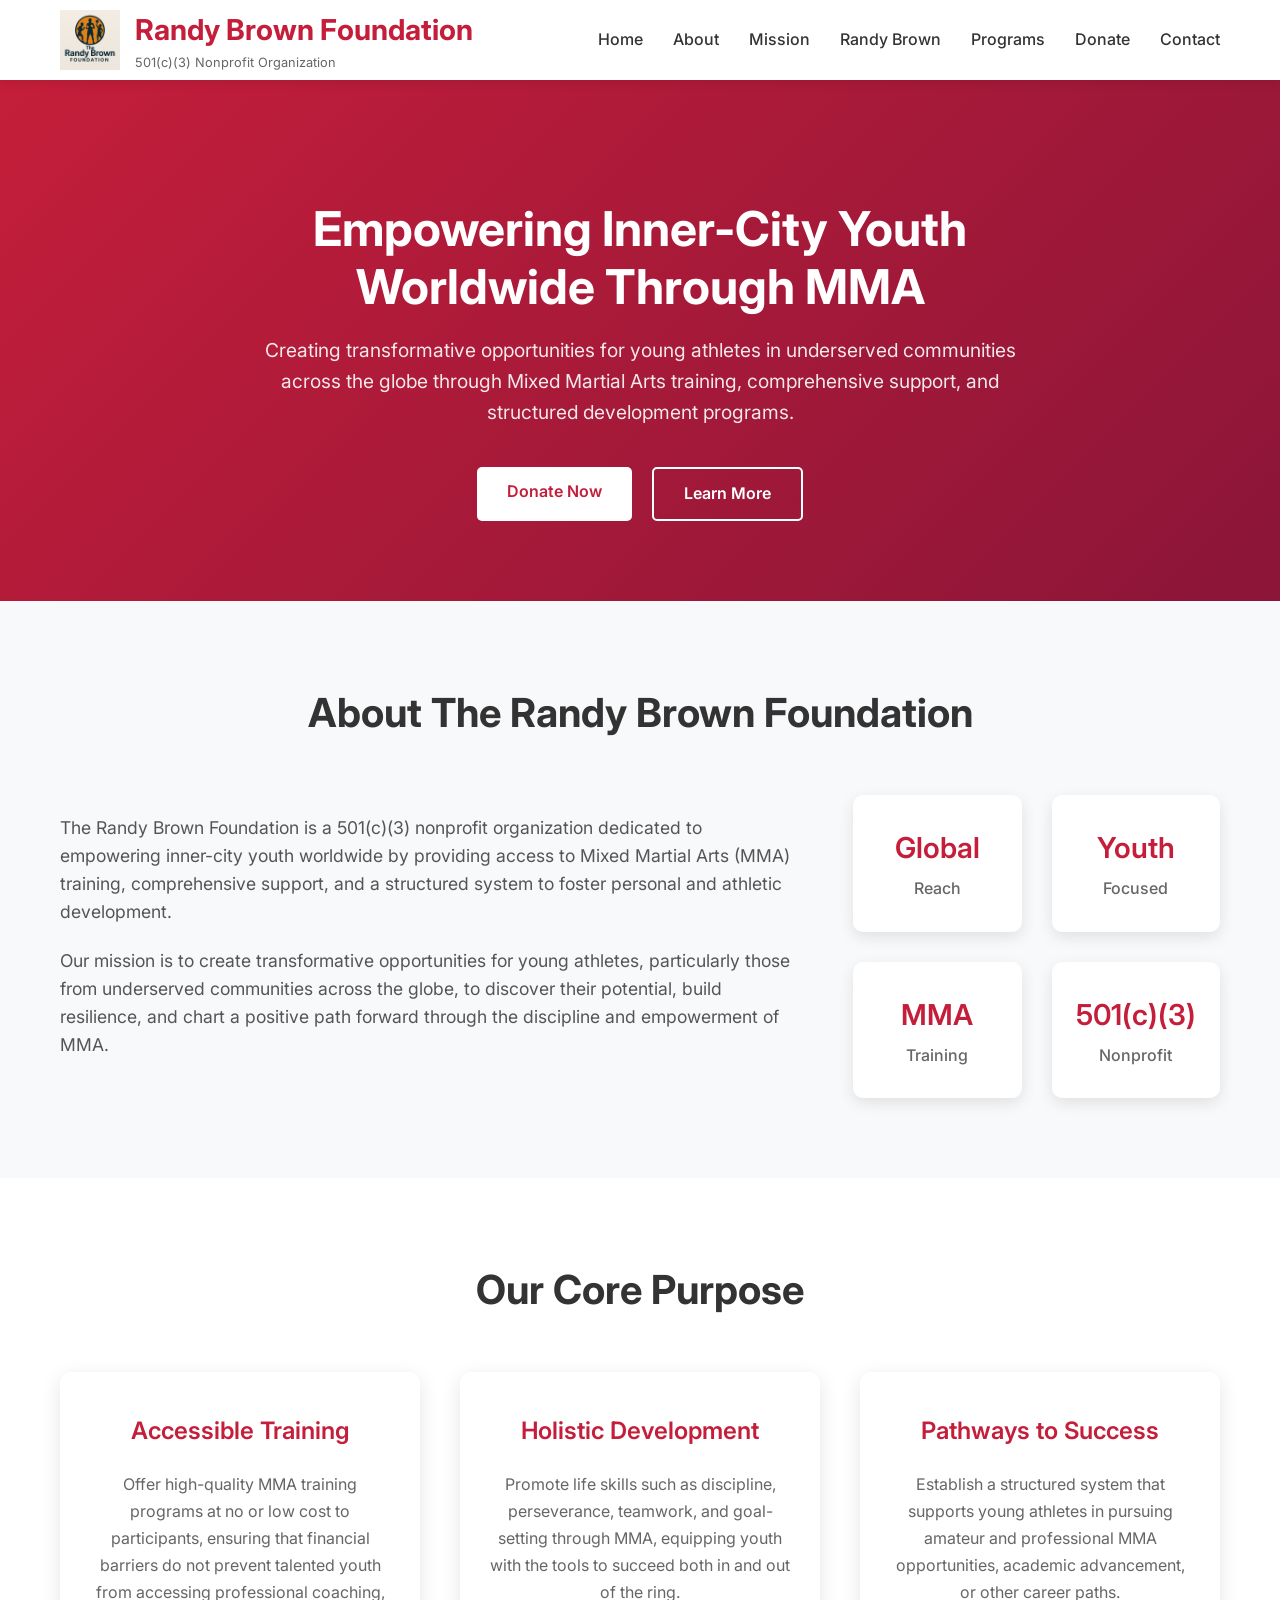
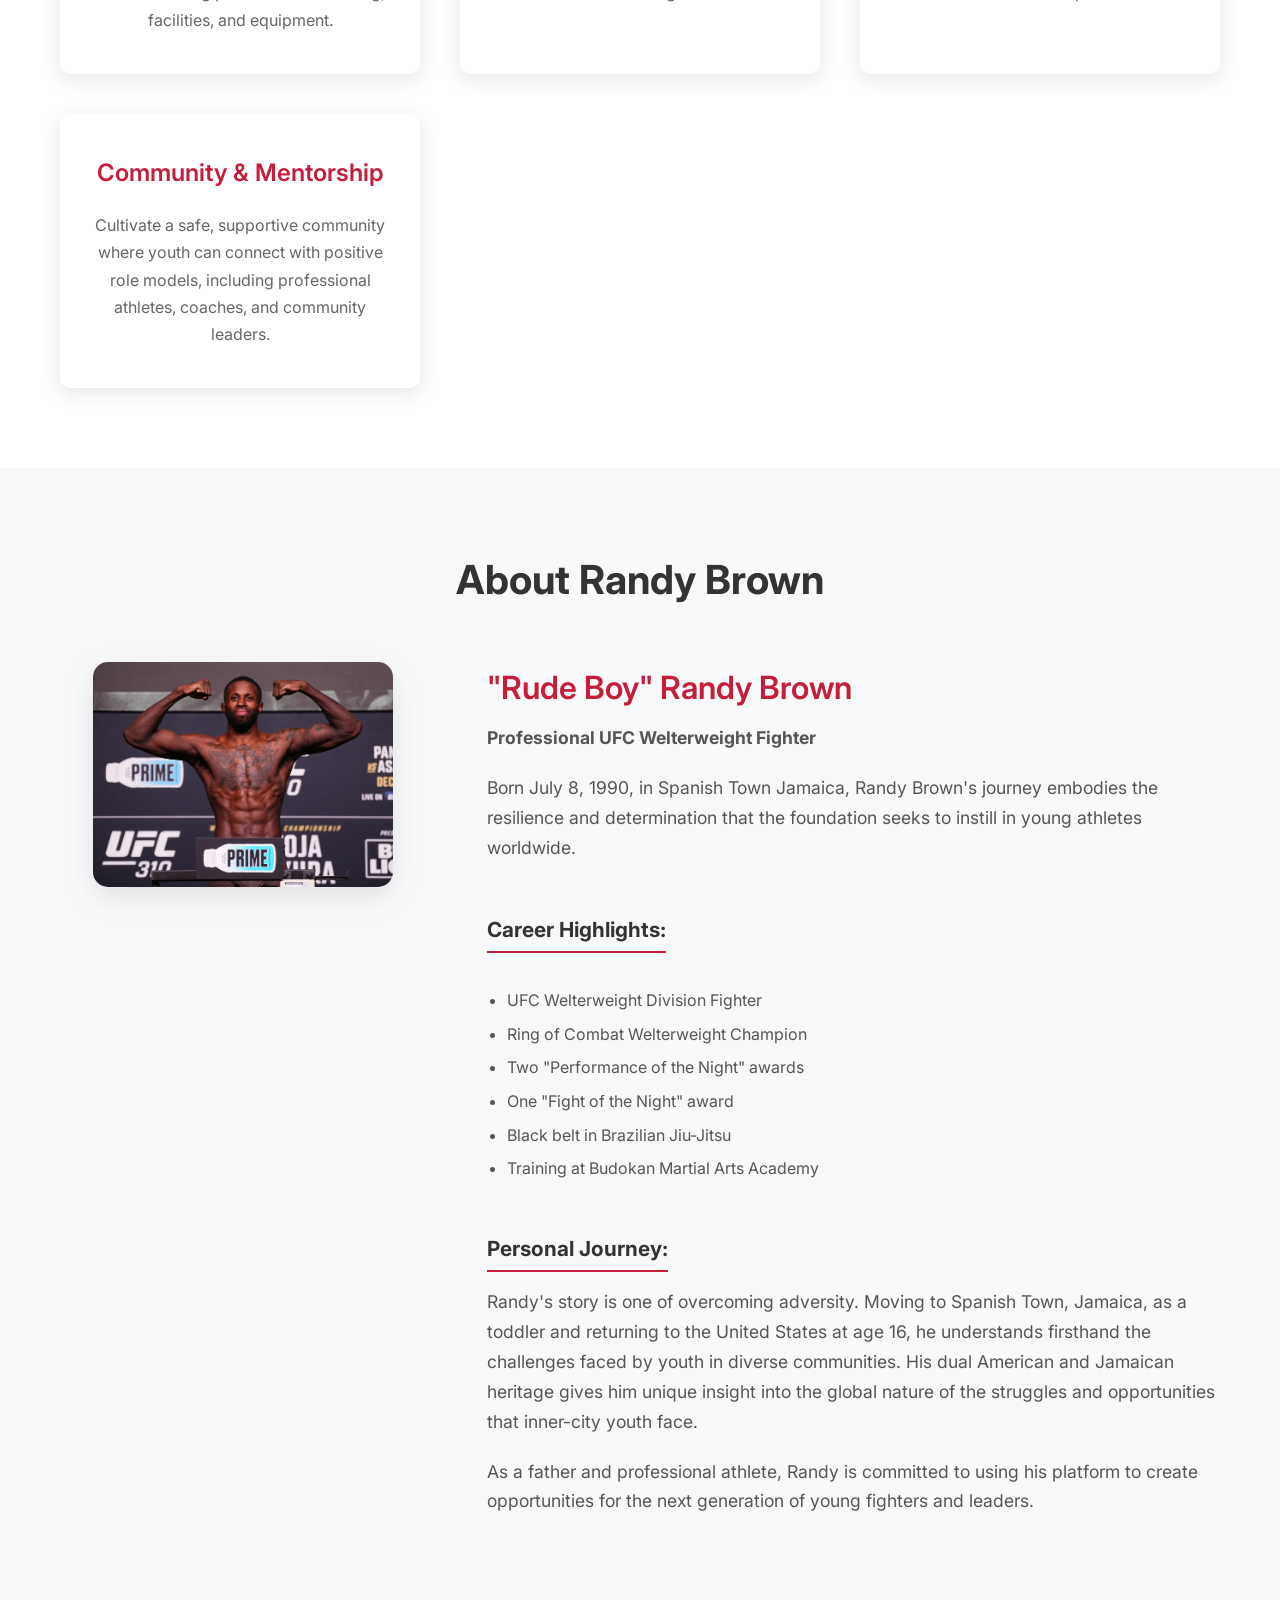
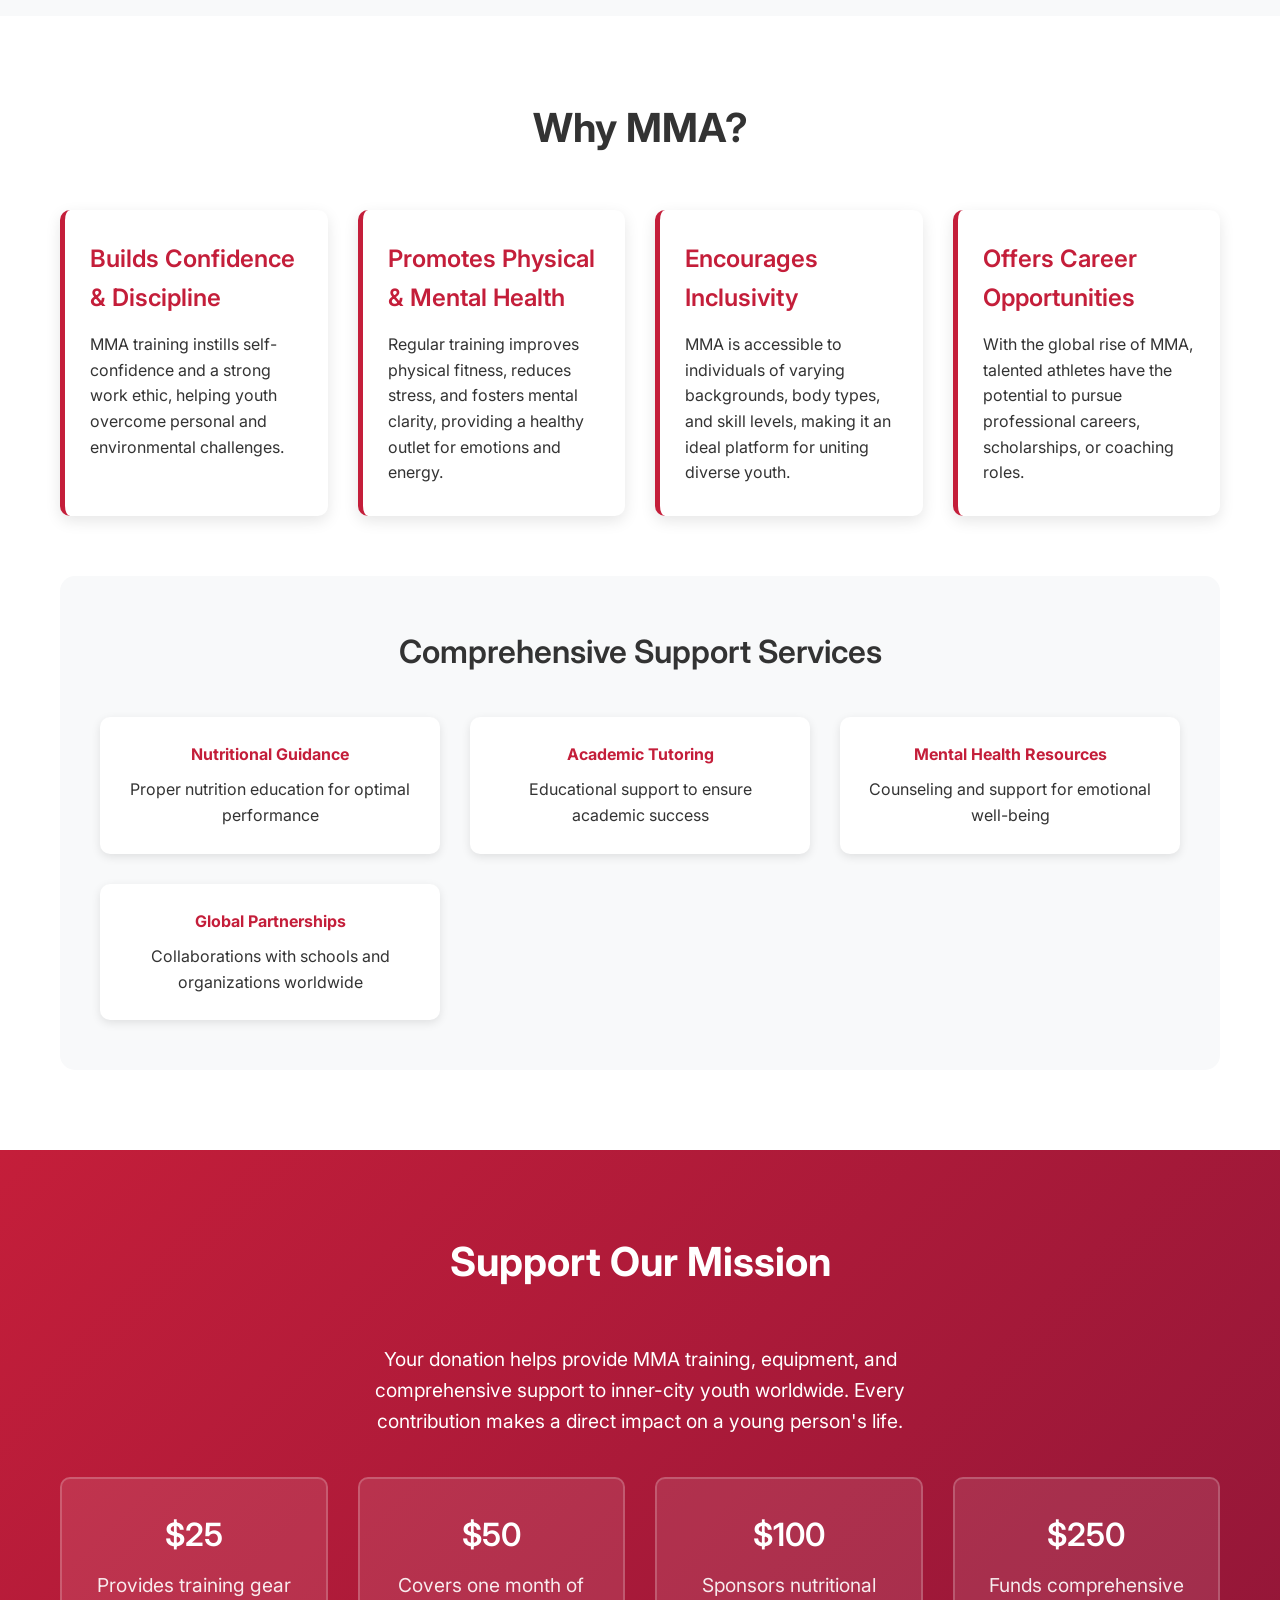
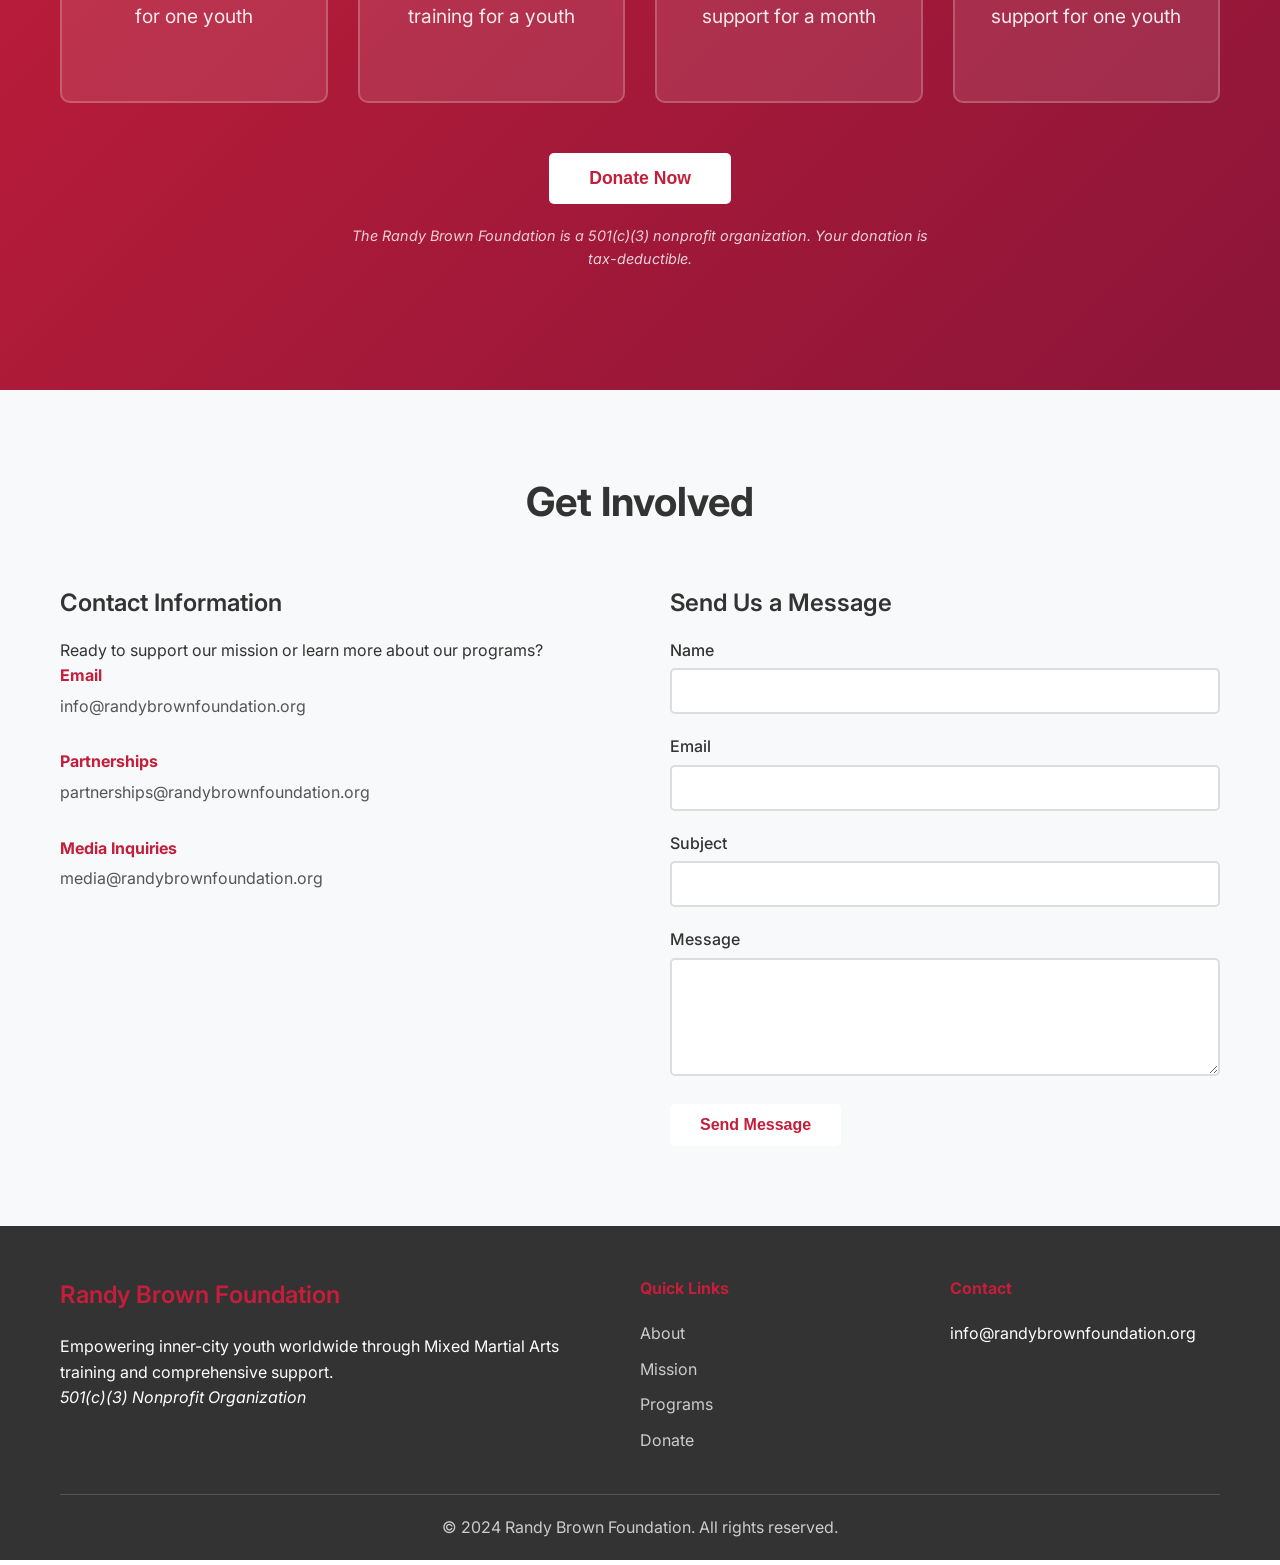
==== index.html @ e7fa5ebf "added website" ====
<!DOCTYPE html>
<html lang="en">
<head>
    <meta charset="UTF-8">
    <meta name="viewport" content="width=device-width, initial-scale=1.0">
    <title>Randy Brown Foundation - Empowering Inner-City Youth Through MMA</title>
    <link rel="stylesheet" href="styles.css">
    <link href="https://fonts.googleapis.com/css2?family=Inter:wght@300;400;500;600;700&display=swap" rel="stylesheet">
</head>
<body>
    <header class="header">
        <nav class="nav">
            <div class="nav-container">
                <div class="logo">
                    <img src="randybrownfoundation-logo.jpeg" alt="Randy Brown Foundation Logo" class="logo-image">
                    <div class="logo-text">
                        <h1>Randy Brown Foundation</h1>
                        <p>501(c)(3) Nonprofit Organization</p>
                    </div>
                </div>
                <ul class="nav-menu">
                    <li><a href="#home">Home</a></li>
                    <li><a href="#about">About</a></li>
                    <li><a href="#mission">Mission</a></li>
                    <li><a href="#randy">Randy Brown</a></li>
                    <li><a href="#programs">Programs</a></li>
                    <li><a href="#donate">Donate</a></li>
                    <li><a href="#contact">Contact</a></li>
                </ul>
            </div>
        </nav>
    </header>

    <main>
        <section id="home" class="hero">
            <div class="hero-content">
                <h1>Empowering Inner-City Youth Worldwide Through MMA</h1>
                <p>Creating transformative opportunities for young athletes in underserved communities across the globe through Mixed Martial Arts training, comprehensive support, and structured development programs.</p>
                <div class="hero-buttons">
                    <a href="#donate" class="btn btn-primary">Donate Now</a>
                    <a href="#programs" class="btn btn-secondary">Learn More</a>
                </div>
            </div>
        </section>

        <section id="about" class="about">
            <div class="container">
                <h2>About The Randy Brown Foundation</h2>
                <div class="about-grid">
                    <div class="about-text">
                        <p>The Randy Brown Foundation is a 501(c)(3) nonprofit organization dedicated to empowering inner-city youth worldwide by providing access to Mixed Martial Arts (MMA) training, comprehensive support, and a structured system to foster personal and athletic development.</p>
                        <p>Our mission is to create transformative opportunities for young athletes, particularly those from underserved communities across the globe, to discover their potential, build resilience, and chart a positive path forward through the discipline and empowerment of MMA.</p>
                    </div>
                    <div class="about-stats">
                        <div class="stat">
                            <h3>Global</h3>
                            <p>Reach</p>
                        </div>
                        <div class="stat">
                            <h3>Youth</h3>
                            <p>Focused</p>
                        </div>
                        <div class="stat">
                            <h3>MMA</h3>
                            <p>Training</p>
                        </div>
                        <div class="stat">
                            <h3>501(c)(3)</h3>
                            <p>Nonprofit</p>
                        </div>
                    </div>
                </div>
            </div>
        </section>

        <section id="mission" class="mission">
            <div class="container">
                <h2>Our Core Purpose</h2>
                <div class="mission-grid">
                    <div class="mission-item">
                        <h3>Accessible Training</h3>
                        <p>Offer high-quality MMA training programs at no or low cost to participants, ensuring that financial barriers do not prevent talented youth from accessing professional coaching, facilities, and equipment.</p>
                    </div>
                    <div class="mission-item">
                        <h3>Holistic Development</h3>
                        <p>Promote life skills such as discipline, perseverance, teamwork, and goal-setting through MMA, equipping youth with the tools to succeed both in and out of the ring.</p>
                    </div>
                    <div class="mission-item">
                        <h3>Pathways to Success</h3>
                        <p>Establish a structured system that supports young athletes in pursuing amateur and professional MMA opportunities, academic advancement, or other career paths.</p>
                    </div>
                    <div class="mission-item">
                        <h3>Community & Mentorship</h3>
                        <p>Cultivate a safe, supportive community where youth can connect with positive role models, including professional athletes, coaches, and community leaders.</p>
                    </div>
                </div>
            </div>
        </section>

        <section id="randy" class="randy-section">
            <div class="container">
                <h2>About Randy Brown</h2>
                <div class="randy-grid">
                    <div class="randy-image">
                        <img src="randy-logo.jpeg" alt="Randy Brown Logo" class="randy-logo">
                    </div>
                    <div class="randy-bio">
                        <h3>"Rude Boy" Randy Brown</h3>
                        <p><strong>Professional UFC Welterweight Fighter</strong></p>
                        <p>Born July 8, 1990, in Spanish Town Jamaica, Randy Brown's journey embodies the resilience and determination that the foundation seeks to instill in young athletes worldwide.</p>
                        
                        <h4>Career Highlights:</h4>
                        <ul>
                            <li>UFC Welterweight Division Fighter</li>
                            <li>Ring of Combat Welterweight Champion</li>
                            <li>Two "Performance of the Night" awards</li>
                            <li>One "Fight of the Night" award</li>
                            <li>Black belt in Brazilian Jiu-Jitsu</li>
                            <li>Training at Budokan Martial Arts Academy</li>
                        </ul>

                        <h4>Personal Journey:</h4>
                        <p>Randy's story is one of overcoming adversity. Moving to Spanish Town, Jamaica, as a toddler and returning to the United States at age 16, he understands firsthand the challenges faced by youth in diverse communities. His dual American and Jamaican heritage gives him unique insight into the global nature of the struggles and opportunities that inner-city youth face.</p>
                        
                        <p>As a father and professional athlete, Randy is committed to using his platform to create opportunities for the next generation of young fighters and leaders.</p>
                    </div>
                </div>
            </div>
        </section>

        <section id="programs" class="programs">
            <div class="container">
                <h2>Why MMA?</h2>
                <div class="programs-grid">
                    <div class="program-item">
                        <h3>Builds Confidence & Discipline</h3>
                        <p>MMA training instills self-confidence and a strong work ethic, helping youth overcome personal and environmental challenges.</p>
                    </div>
                    <div class="program-item">
                        <h3>Promotes Physical & Mental Health</h3>
                        <p>Regular training improves physical fitness, reduces stress, and fosters mental clarity, providing a healthy outlet for emotions and energy.</p>
                    </div>
                    <div class="program-item">
                        <h3>Encourages Inclusivity</h3>
                        <p>MMA is accessible to individuals of varying backgrounds, body types, and skill levels, making it an ideal platform for uniting diverse youth.</p>
                    </div>
                    <div class="program-item">
                        <h3>Offers Career Opportunities</h3>
                        <p>With the global rise of MMA, talented athletes have the potential to pursue professional careers, scholarships, or coaching roles.</p>
                    </div>
                </div>

                <div class="support-services">
                    <h3>Comprehensive Support Services</h3>
                    <div class="services-grid">
                        <div class="service">
                            <h4>Nutritional Guidance</h4>
                            <p>Proper nutrition education for optimal performance</p>
                        </div>
                        <div class="service">
                            <h4>Academic Tutoring</h4>
                            <p>Educational support to ensure academic success</p>
                        </div>
                        <div class="service">
                            <h4>Mental Health Resources</h4>
                            <p>Counseling and support for emotional well-being</p>
                        </div>
                        <div class="service">
                            <h4>Global Partnerships</h4>
                            <p>Collaborations with schools and organizations worldwide</p>
                        </div>
                    </div>
                </div>
            </div>
        </section>

        <section id="donate" class="donate">
            <div class="container">
                <h2>Support Our Mission</h2>
                <div class="donate-content">
                    <p>Your donation helps provide MMA training, equipment, and comprehensive support to inner-city youth worldwide. Every contribution makes a direct impact on a young person's life.</p>
                    
                    <div class="donation-options">
                        <div class="donation-amount">
                            <h3>$25</h3>
                            <p>Provides training gear for one youth</p>
                        </div>
                        <div class="donation-amount">
                            <h3>$50</h3>
                            <p>Covers one month of training for a youth</p>
                        </div>
                        <div class="donation-amount">
                            <h3>$100</h3>
                            <p>Sponsors nutritional support for a month</p>
                        </div>
                        <div class="donation-amount">
                            <h3>$250</h3>
                            <p>Funds comprehensive support for one youth</p>
                        </div>
                    </div>
                    
                    <div class="donate-buttons">
                        <button class="btn btn-primary btn-large">Donate Now</button>
                        <p><em>The Randy Brown Foundation is a 501(c)(3) nonprofit organization. Your donation is tax-deductible.</em></p>
                    </div>
                </div>
            </div>
        </section>

        <section id="contact" class="contact">
            <div class="container">
                <h2>Get Involved</h2>
                <div class="contact-grid">
                    <div class="contact-info">
                        <h3>Contact Information</h3>
                        <p>Ready to support our mission or learn more about our programs?</p>
                        
                        <div class="contact-item">
                            <h4>Email</h4>
                            <p>info@randybrownfoundation.org</p>
                        </div>
                        
                        <div class="contact-item">
                            <h4>Partnerships</h4>
                            <p>partnerships@randybrownfoundation.org</p>
                        </div>
                        
                        <div class="contact-item">
                            <h4>Media Inquiries</h4>
                            <p>media@randybrownfoundation.org</p>
                        </div>
                    </div>
                    
                    <div class="contact-form">
                        <h3>Send Us a Message</h3>
                        <form>
                            <div class="form-group">
                                <label for="name">Name</label>
                                <input type="text" id="name" name="name" required>
                            </div>
                            <div class="form-group">
                                <label for="email">Email</label>
                                <input type="email" id="email" name="email" required>
                            </div>
                            <div class="form-group">
                                <label for="subject">Subject</label>
                                <input type="text" id="subject" name="subject" required>
                            </div>
                            <div class="form-group">
                                <label for="message">Message</label>
                                <textarea id="message" name="message" rows="5" required></textarea>
                            </div>
                            <button type="submit" class="btn btn-primary">Send Message</button>
                        </form>
                    </div>
                </div>
            </div>
        </section>
    </main>

    <footer class="footer">
        <div class="container">
            <div class="footer-content">
                <div class="footer-section">
                    <h3>Randy Brown Foundation</h3>
                    <p>Empowering inner-city youth worldwide through Mixed Martial Arts training and comprehensive support.</p>
                    <p><em>501(c)(3) Nonprofit Organization</em></p>
                </div>
                
                <div class="footer-section">
                    <h4>Quick Links</h4>
                    <ul>
                        <li><a href="#about">About</a></li>
                        <li><a href="#mission">Mission</a></li>
                        <li><a href="#programs">Programs</a></li>
                        <li><a href="#donate">Donate</a></li>
                    </ul>
                </div>
                
                <div class="footer-section">
                    <h4>Contact</h4>
                    <p>info@randybrownfoundation.org</p>
                </div>
            </div>
            
            <div class="footer-bottom">
                <p>&copy; 2024 Randy Brown Foundation. All rights reserved.</p>
            </div>
        </div>
    </footer>

    <script src="script.js"></script>
</body>
</html>
---- styles.css ----
* {
    margin: 0;
    padding: 0;
    box-sizing: border-box;
}

body {
    font-family: 'Inter', sans-serif;
    line-height: 1.6;
    color: #333;
}

.container {
    max-width: 1200px;
    margin: 0 auto;
    padding: 0 20px;
}

/* Header & Navigation */
.header {
    background: #fff;
    box-shadow: 0 2px 10px rgba(0,0,0,0.1);
    position: fixed;
    width: 100%;
    top: 0;
    z-index: 1000;
}

.nav-container {
    max-width: 1200px;
    margin: 0 auto;
    padding: 0 20px;
    display: flex;
    justify-content: space-between;
    align-items: center;
    height: 80px;
}

.logo {
    display: flex;
    align-items: center;
    gap: 15px;
}

.logo-image {
    height: 60px;
    width: auto;
    object-fit: contain;
}

.logo-text h1 {
    color: #c41e3a;
    font-size: 1.8rem;
    font-weight: 700;
    margin-bottom: 0;
}

.logo-text p {
    color: #666;
    font-size: 0.8rem;
    margin: 0;
}

.nav-menu {
    display: flex;
    list-style: none;
    gap: 30px;
}

.nav-menu a {
    text-decoration: none;
    color: #333;
    font-weight: 500;
    transition: color 0.3s ease;
}

.nav-menu a:hover {
    color: #c41e3a;
}

/* Hero Section */
.hero {
    background: linear-gradient(135deg, #c41e3a 0%, #8b1538 100%);
    color: white;
    padding: 120px 0 80px;
    text-align: center;
    margin-top: 80px;
}

.hero-content {
    max-width: 800px;
    margin: 0 auto;
    padding: 0 20px;
}

.hero h1 {
    font-size: 3rem;
    font-weight: 700;
    margin-bottom: 20px;
    line-height: 1.2;
}

.hero p {
    font-size: 1.2rem;
    margin-bottom: 40px;
    opacity: 0.9;
}

.hero-buttons {
    display: flex;
    gap: 20px;
    justify-content: center;
    flex-wrap: wrap;
}

/* Buttons */
.btn {
    display: inline-block;
    padding: 12px 30px;
    border-radius: 5px;
    text-decoration: none;
    font-weight: 600;
    transition: all 0.3s ease;
    border: none;
    cursor: pointer;
    font-size: 1rem;
}

.btn-primary {
    background: #fff;
    color: #c41e3a;
}

.btn-primary:hover {
    background: #f8f8f8;
    transform: translateY(-2px);
}

.btn-secondary {
    background: transparent;
    color: #fff;
    border: 2px solid #fff;
}

.btn-secondary:hover {
    background: #fff;
    color: #c41e3a;
}

.btn-large {
    padding: 15px 40px;
    font-size: 1.1rem;
}

/* Section Styling */
section {
    padding: 80px 0;
}

h2 {
    font-size: 2.5rem;
    font-weight: 700;
    text-align: center;
    margin-bottom: 50px;
    color: #333;
}

h3 {
    font-size: 1.5rem;
    font-weight: 600;
    margin-bottom: 15px;
    color: #333;
}

/* About Section */
.about {
    background: #f8f9fa;
}

.about-grid {
    display: grid;
    grid-template-columns: 2fr 1fr;
    gap: 60px;
    align-items: center;
}

.about-text p {
    font-size: 1.1rem;
    margin-bottom: 20px;
    color: #555;
}

.about-stats {
    display: grid;
    grid-template-columns: 1fr 1fr;
    gap: 30px;
}

.stat {
    text-align: center;
    padding: 30px 20px;
    background: white;
    border-radius: 10px;
    box-shadow: 0 5px 15px rgba(0,0,0,0.1);
}

.stat h3 {
    color: #c41e3a;
    font-size: 1.8rem;
    margin-bottom: 5px;
}

.stat p {
    color: #666;
    font-weight: 500;
}

/* Mission Section */
.mission-grid {
    display: grid;
    grid-template-columns: repeat(auto-fit, minmax(280px, 1fr));
    gap: 40px;
}

.mission-item {
    background: #fff;
    padding: 40px 30px;
    border-radius: 10px;
    box-shadow: 0 5px 20px rgba(0,0,0,0.1);
    text-align: center;
    transition: transform 0.3s ease;
}

.mission-item:hover {
    transform: translateY(-5px);
}

.mission-item h3 {
    color: #c41e3a;
    margin-bottom: 20px;
}

.mission-item p {
    color: #666;
    line-height: 1.7;
}

/* Randy Section */
.randy-section {
    background: #f8f9fa;
}

.randy-grid {
    display: grid;
    grid-template-columns: 1fr 2fr;
    gap: 60px;
    align-items: start;
}

.randy-image {
    display: flex;
    justify-content: center;
    align-items: flex-start;
}

.randy-logo {
    width: 100%;
    max-width: 300px;
    height: auto;
    border-radius: 15px;
    box-shadow: 0 10px 30px rgba(0,0,0,0.1);
    transition: transform 0.3s ease;
}

.randy-logo:hover {
    transform: scale(1.05);
}

.randy-bio h3 {
    color: #c41e3a;
    font-size: 2rem;
    margin-bottom: 10px;
}

.randy-bio h4 {
    color: #333;
    font-size: 1.3rem;
    margin: 30px 0 15px 0;
    border-bottom: 2px solid #c41e3a;
    padding-bottom: 5px;
    display: inline-block;
}

.randy-bio ul {
    margin: 20px 0;
    padding-left: 20px;
}

.randy-bio li {
    margin-bottom: 8px;
    color: #555;
}

.randy-bio p {
    font-size: 1.1rem;
    color: #555;
    margin-bottom: 20px;
    line-height: 1.7;
}

/* Programs Section */
.programs-grid {
    display: grid;
    grid-template-columns: repeat(auto-fit, minmax(250px, 1fr));
    gap: 30px;
    margin-bottom: 60px;
}

.program-item {
    background: #fff;
    padding: 30px 25px;
    border-radius: 10px;
    box-shadow: 0 5px 15px rgba(0,0,0,0.1);
    border-left: 5px solid #c41e3a;
}

.program-item h3 {
    color: #c41e3a;
    margin-bottom: 15px;
}

.support-services {
    background: #f8f9fa;
    padding: 50px 40px;
    border-radius: 15px;
    margin-top: 40px;
}

.support-services h3 {
    text-align: center;
    margin-bottom: 40px;
    font-size: 2rem;
}

.services-grid {
    display: grid;
    grid-template-columns: repeat(auto-fit, minmax(250px, 1fr));
    gap: 30px;
}

.service {
    background: white;
    padding: 25px;
    border-radius: 10px;
    text-align: center;
    box-shadow: 0 3px 10px rgba(0,0,0,0.1);
}

.service h4 {
    color: #c41e3a;
    margin-bottom: 10px;
}

/* Donate Section */
.donate {
    background: linear-gradient(135deg, #c41e3a 0%, #8b1538 100%);
    color: white;
    text-align: center;
}

.donate h2 {
    color: white;
}

.donate-content p {
    font-size: 1.2rem;
    margin-bottom: 40px;
    max-width: 600px;
    margin-left: auto;
    margin-right: auto;
}

.donation-options {
    display: grid;
    grid-template-columns: repeat(auto-fit, minmax(200px, 1fr));
    gap: 30px;
    margin-bottom: 50px;
}

.donation-amount {
    background: rgba(255,255,255,0.1);
    padding: 30px 20px;
    border-radius: 10px;
    border: 2px solid rgba(255,255,255,0.2);
    transition: all 0.3s ease;
}

.donation-amount:hover {
    background: rgba(255,255,255,0.2);
    transform: translateY(-3px);
}

.donation-amount h3 {
    font-size: 2rem;
    color: white;
    margin-bottom: 10px;
}

.donation-amount p {
    color: rgba(255,255,255,0.9);
}

.donate-buttons p {
    margin-top: 20px;
    font-size: 0.9rem;
    opacity: 0.8;
}

/* Contact Section */
.contact {
    background: #f8f9fa;
}

.contact-grid {
    display: grid;
    grid-template-columns: 1fr 1fr;
    gap: 60px;
}

.contact-item {
    margin-bottom: 30px;
}

.contact-item h4 {
    color: #c41e3a;
    margin-bottom: 5px;
}

.contact-item p {
    color: #555;
}

/* Form Styling */
.form-group {
    margin-bottom: 20px;
}

.form-group label {
    display: block;
    margin-bottom: 5px;
    font-weight: 500;
    color: #333;
}

.form-group input,
.form-group textarea {
    width: 100%;
    padding: 12px;
    border: 2px solid #ddd;
    border-radius: 5px;
    font-size: 1rem;
    transition: border-color 0.3s ease;
}

.form-group input:focus,
.form-group textarea:focus {
    outline: none;
    border-color: #c41e3a;
}

/* Footer */
.footer {
    background: #333;
    color: white;
    padding: 50px 0 20px;
}

.footer-content {
    display: grid;
    grid-template-columns: 2fr 1fr 1fr;
    gap: 40px;
    margin-bottom: 30px;
}

.footer-section h3,
.footer-section h4 {
    color: #c41e3a;
    margin-bottom: 20px;
}

.footer-section ul {
    list-style: none;
}

.footer-section ul li {
    margin-bottom: 10px;
}

.footer-section ul li a {
    color: #ccc;
    text-decoration: none;
    transition: color 0.3s ease;
}

.footer-section ul li a:hover {
    color: #c41e3a;
}

.footer-bottom {
    text-align: center;
    padding-top: 20px;
    border-top: 1px solid #555;
    color: #ccc;
}

/* Responsive Design */
@media (max-width: 768px) {
    .nav-menu {
        display: none;
    }
    
    .hero h1 {
        font-size: 2rem;
    }
    
    .hero p {
        font-size: 1rem;
    }
    
    .hero-buttons {
        flex-direction: column;
        align-items: center;
    }
    
    .about-grid {
        grid-template-columns: 1fr;
        gap: 40px;
    }
    
    .about-stats {
        grid-template-columns: 1fr 1fr;
    }
    
    .mission-grid {
        grid-template-columns: 1fr;
    }
    
    .programs-grid {
        grid-template-columns: 1fr;
    }
    
    .services-grid {
        grid-template-columns: 1fr;
    }
    
    .donation-options {
        grid-template-columns: 1fr 1fr;
    }
    
    .randy-grid {
        grid-template-columns: 1fr;
        gap: 40px;
    }
    
    .randy-logo {
        max-width: 250px;
    }
    
    .contact-grid {
        grid-template-columns: 1fr;
        gap: 40px;
    }
    
    .footer-content {
        grid-template-columns: 1fr;
        text-align: center;
    }
    
    h2 {
        font-size: 2rem;
    }
    
    section {
        padding: 60px 0;
    }
}

@media (max-width: 480px) {
    .hero {
        padding: 100px 0 60px;
    }
    
    .hero h1 {
        font-size: 1.8rem;
    }
    
    .about-stats {
        grid-template-columns: 1fr;
    }
    
    .donation-options {
        grid-template-columns: 1fr;
    }
    
    .randy-logo {
        max-width: 200px;
    }
    
    .nav-container {
        height: 70px;
    }
    
    .logo-image {
        height: 50px;
    }
    
    .logo-text h1 {
        font-size: 1.5rem;
    }
    
    .logo {
        gap: 10px;
    }
}
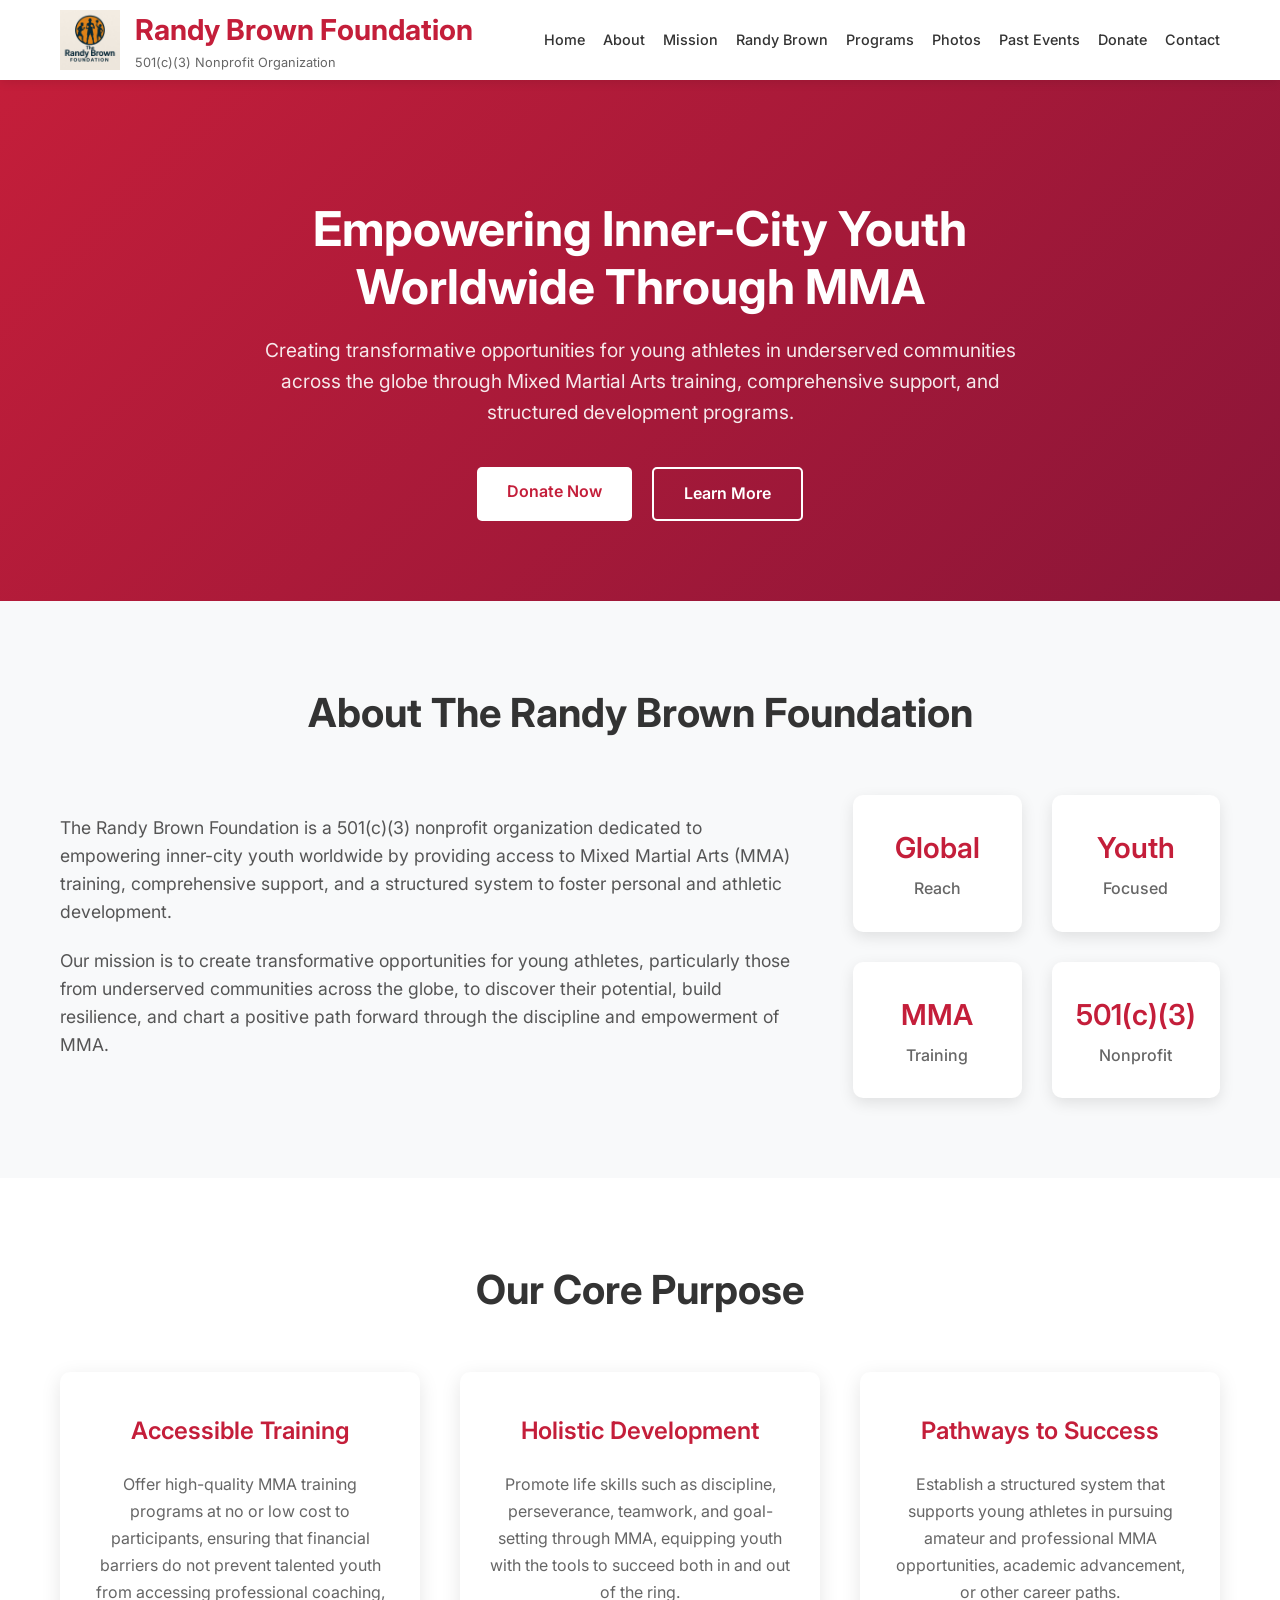
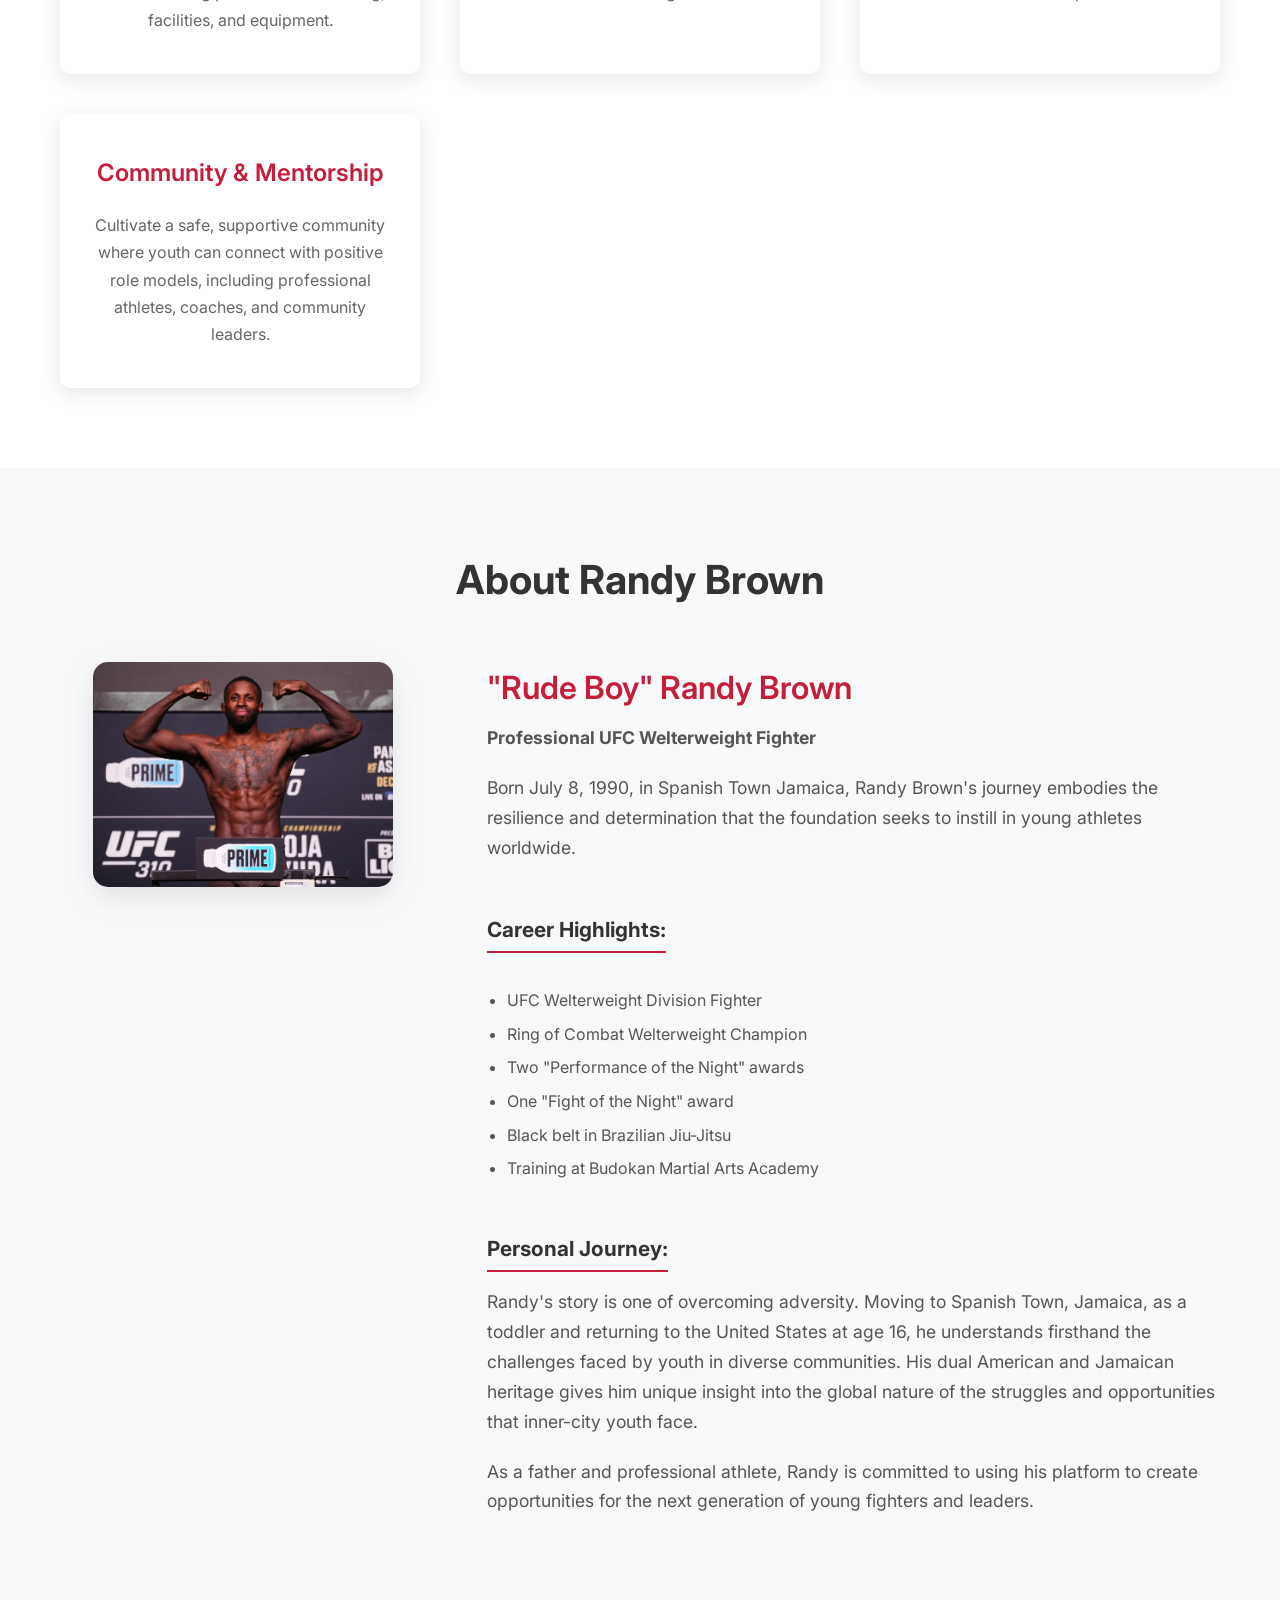
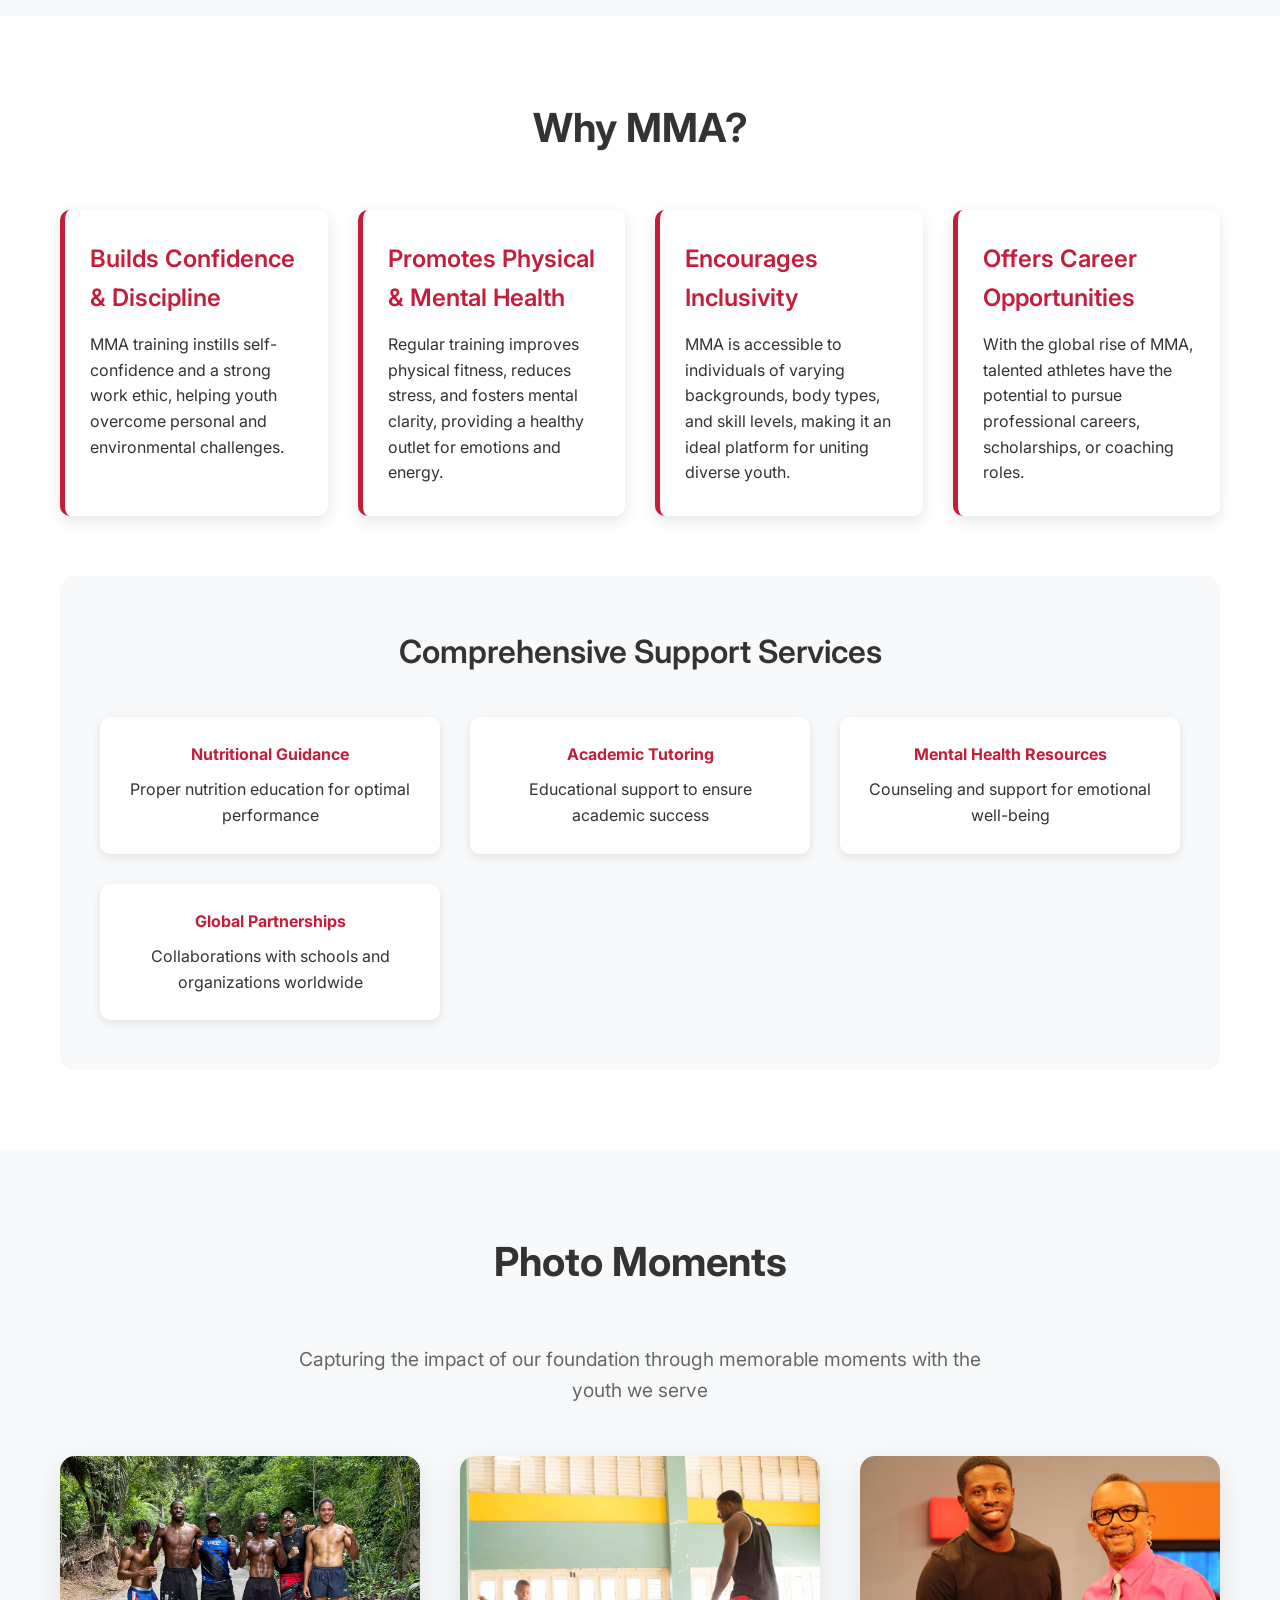
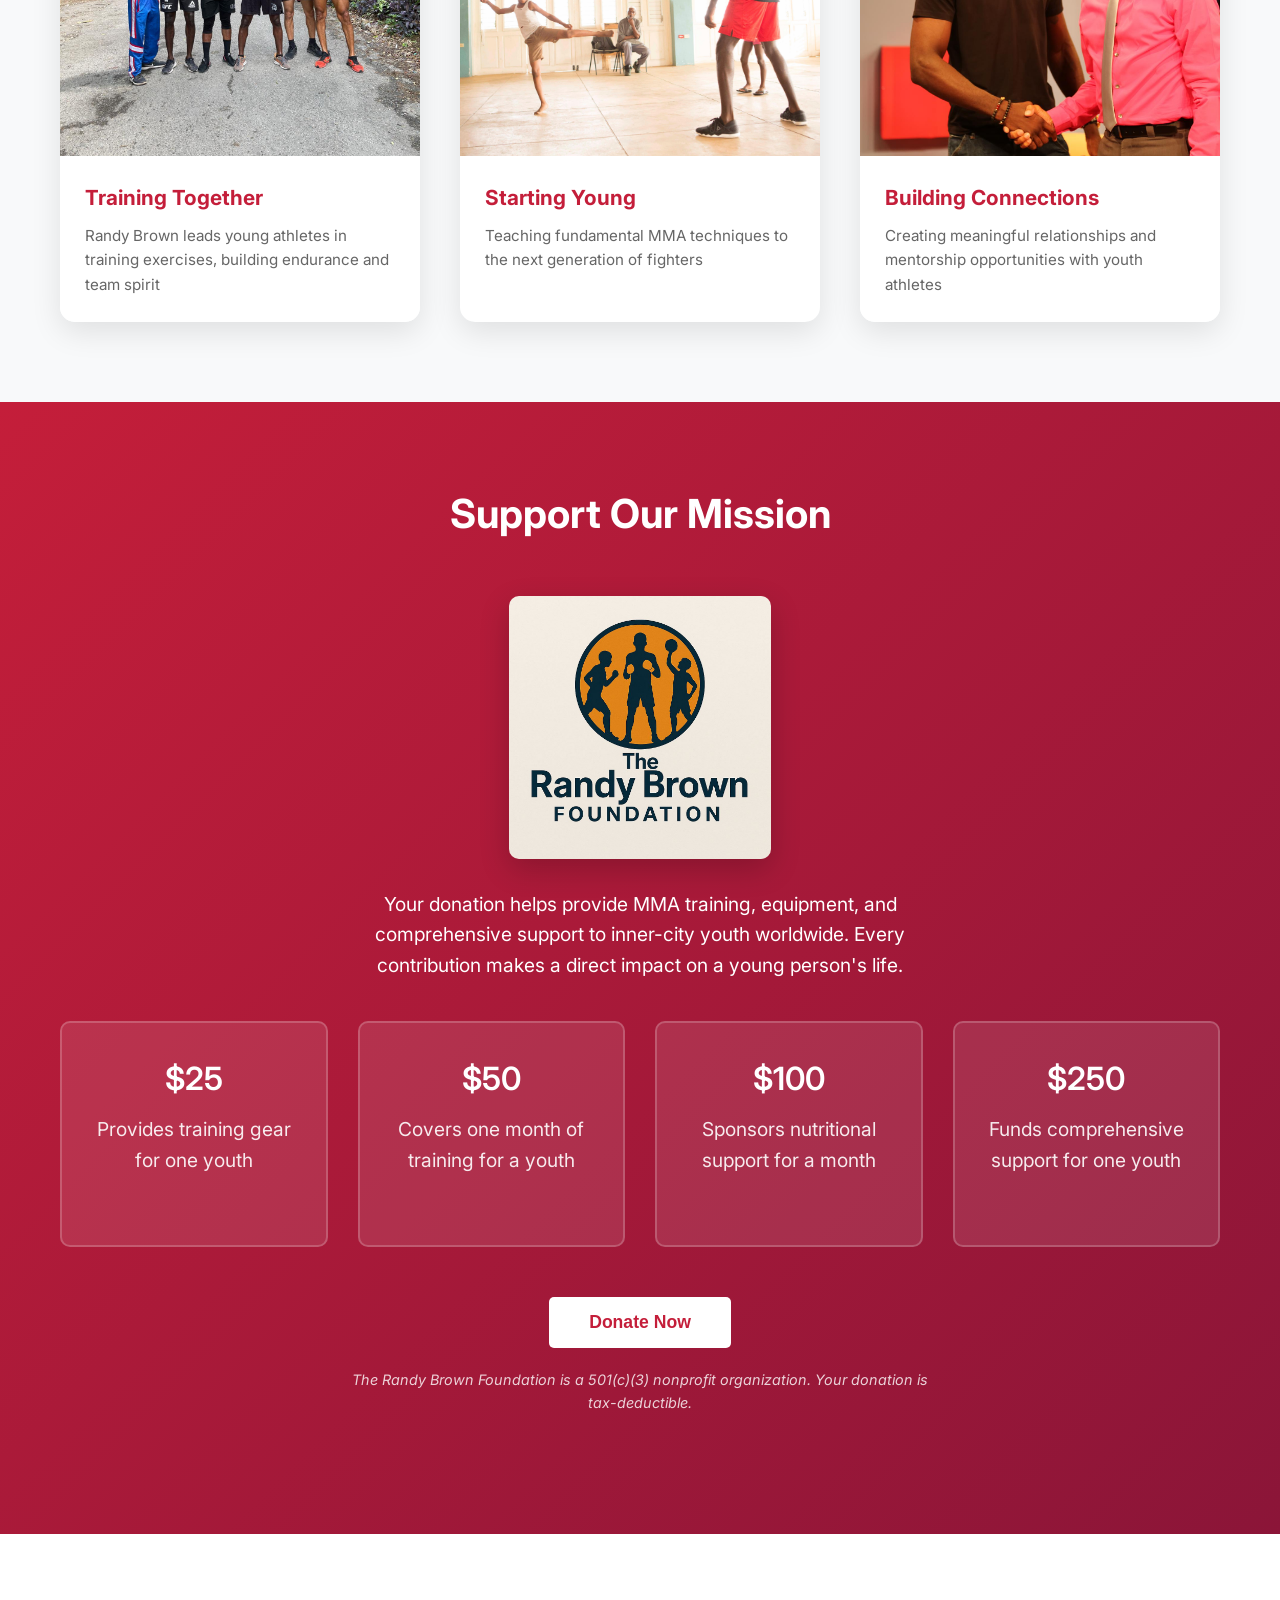
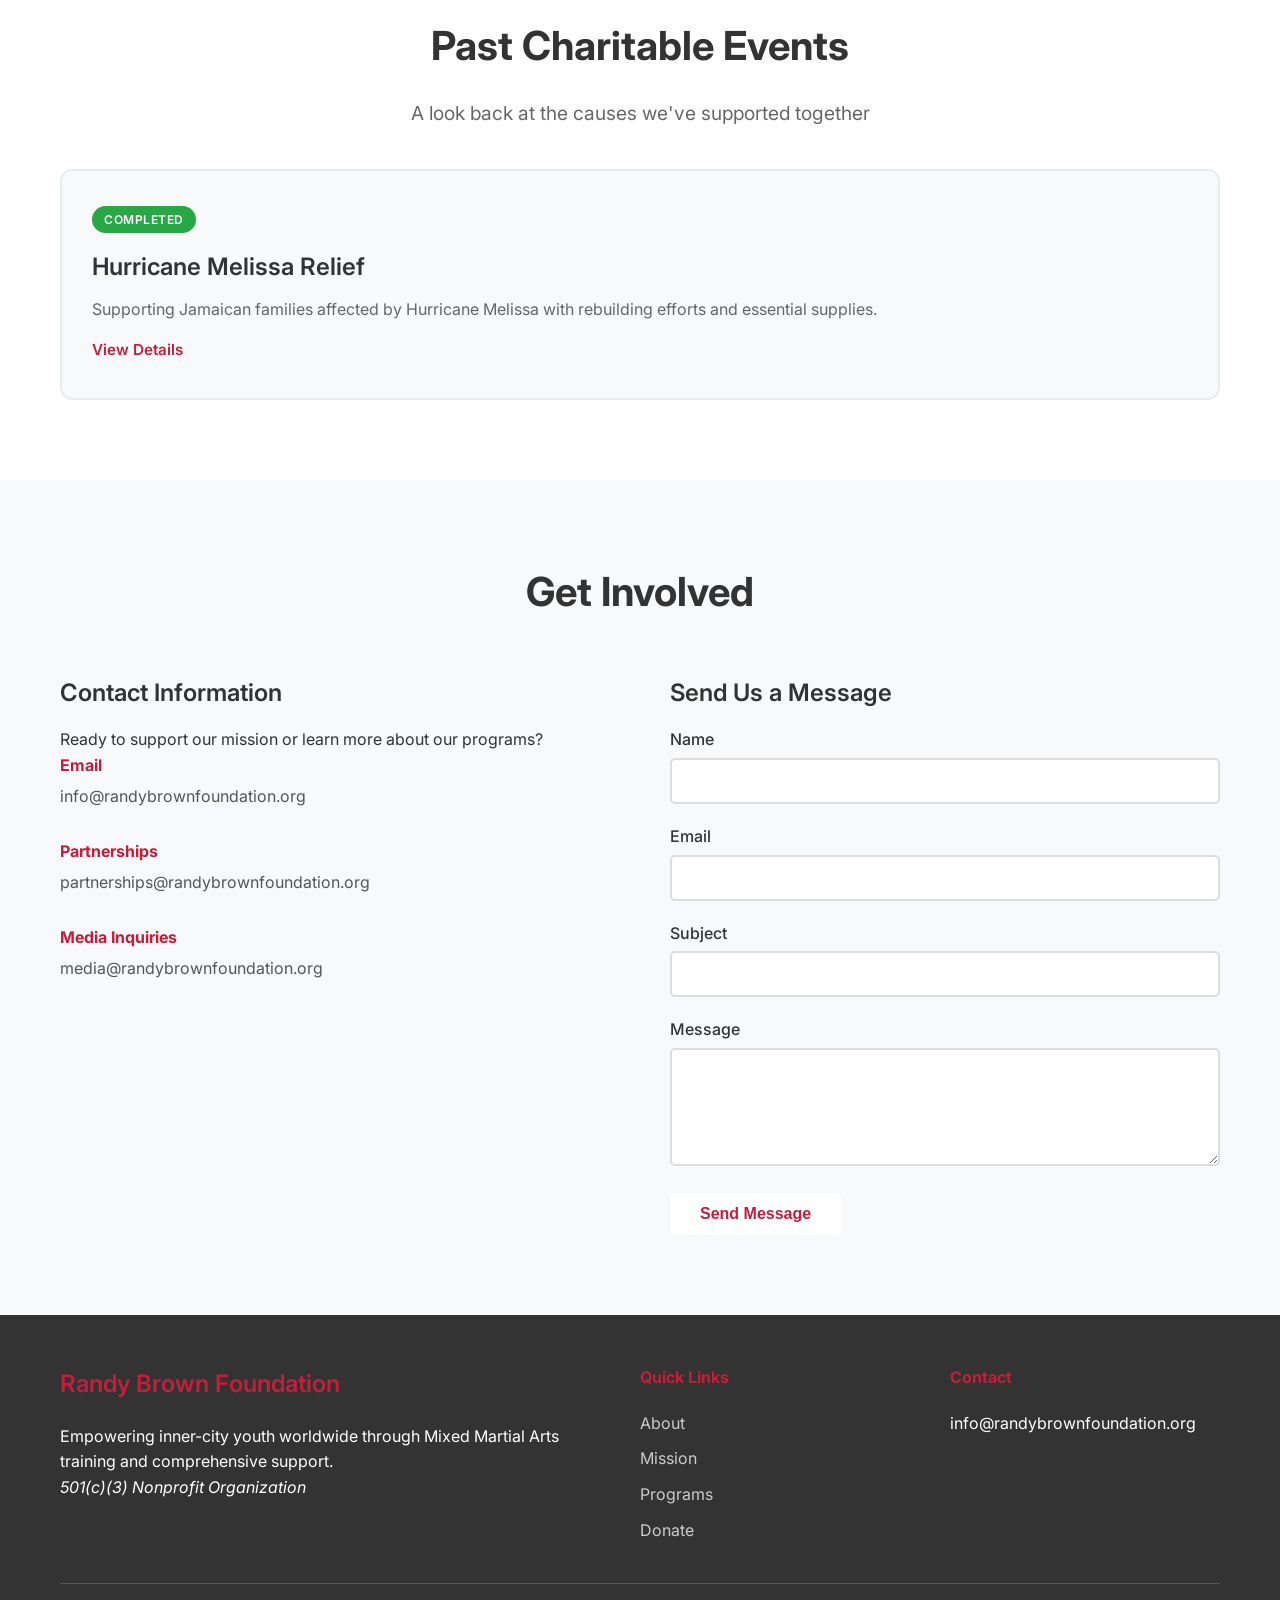
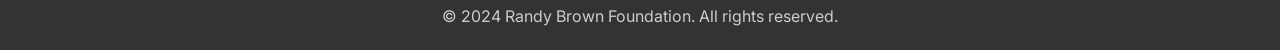
==== commit a9351c39: "Move hurricane relief banner to past events archive section - Remove Hurricane Melissa relief banner" ====
--- a/index.html
+++ b/index.html
@@ -24,6 +24,8 @@
                     <li><a href="#mission">Mission</a></li>
                     <li><a href="#randy">Randy Brown</a></li>
                     <li><a href="#programs">Programs</a></li>
+                    <li><a href="#photos">Photos</a></li>
+                    <li><a href="#past-events">Past Events</a></li>
                     <li><a href="#donate">Donate</a></li>
                     <li><a href="#contact">Contact</a></li>
                 </ul>
@@ -174,9 +176,42 @@
             </div>
         </section>
 
+        <section id="photos" class="photos">
+            <div class="container">
+                <h2>Photo Moments</h2>
+                <p class="photos-subtitle">Capturing the impact of our foundation through memorable moments with the youth we serve</p>
+                <div class="photo-gallery">
+                    <div class="photo-item">
+                        <img src="img/Randy-Running-with-kids.jpeg" alt="Randy Brown running with kids" class="gallery-image">
+                        <div class="photo-caption">
+                            <h4>Training Together</h4>
+                            <p>Randy Brown leads young athletes in training exercises, building endurance and team spirit</p>
+                        </div>
+                    </div>
+                    <div class="photo-item">
+                        <img src="img/littlekid-kicking.jpeg" alt="Young child practicing kicks" class="gallery-image">
+                        <div class="photo-caption">
+                            <h4>Starting Young</h4>
+                            <p>Teaching fundamental MMA techniques to the next generation of fighters</p>
+                        </div>
+                    </div>
+                    <div class="photo-item">
+                        <img src="img/randy-handshake.jpeg" alt="Randy Brown shaking hands" class="gallery-image">
+                        <div class="photo-caption">
+                            <h4>Building Connections</h4>
+                            <p>Creating meaningful relationships and mentorship opportunities with youth athletes</p>
+                        </div>
+                    </div>
+                </div>
+            </div>
+        </section>
+
         <section id="donate" class="donate">
             <div class="container">
                 <h2>Support Our Mission</h2>
+                <div class="donate-logo">
+                    <img src="randybrownfoundation-logo.jpeg" alt="Randy Brown Foundation Logo" class="foundation-logo">
+                </div>
                 <div class="donate-content">
                     <p>Your donation helps provide MMA training, equipment, and comprehensive support to inner-city youth worldwide. Every contribution makes a direct impact on a young person's life.</p>
                     
@@ -203,6 +238,21 @@
                         <button class="btn btn-primary btn-large">Donate Now</button>
                         <p><em>The Randy Brown Foundation is a 501(c)(3) nonprofit organization. Your donation is tax-deductible.</em></p>
                     </div>
+                </div>
+            </div>
+        </section>
+
+        <section id="past-events" class="past-events">
+            <div class="container">
+                <h2>Past Charitable Events</h2>
+                <p class="past-events-subtitle">A look back at the causes we've supported together</p>
+                <div class="past-events-grid">
+                    <a href="melissa/melissa-relief.html" class="past-event-card">
+                        <div class="past-event-badge">Completed</div>
+                        <h3>Hurricane Melissa Relief</h3>
+                        <p>Supporting Jamaican families affected by Hurricane Melissa with rebuilding efforts and essential supplies.</p>
+                        <span class="past-event-link">View Details</span>
+                    </a>
                 </div>
             </div>
         </section>
--- a/styles.css
+++ b/styles.css
@@ -64,14 +64,17 @@
 .nav-menu {
     display: flex;
     list-style: none;
-    gap: 30px;
+    gap: 18px;
+    align-items: center;
 }
 
 .nav-menu a {
     text-decoration: none;
     color: #333;
     font-weight: 500;
+    font-size: 0.9rem;
     transition: color 0.3s ease;
+    white-space: nowrap;
 }
 
 .nav-menu a:hover {
@@ -361,11 +364,155 @@
     margin-bottom: 10px;
 }
 
+/* Past Events Section */
+.past-events {
+    background: #fff;
+}
+
+.past-events-subtitle {
+    text-align: center;
+    font-size: 1.2rem;
+    color: #666;
+    margin-top: -30px;
+    margin-bottom: 40px;
+}
+
+.past-events-grid {
+    display: grid;
+    grid-template-columns: repeat(auto-fit, minmax(300px, 1fr));
+    gap: 30px;
+}
+
+.past-event-card {
+    display: block;
+    background: #f8f9fa;
+    padding: 35px 30px;
+    border-radius: 12px;
+    text-decoration: none;
+    color: inherit;
+    border: 2px solid #e9ecef;
+    transition: all 0.3s ease;
+    position: relative;
+}
+
+.past-event-card:hover {
+    border-color: #c41e3a;
+    transform: translateY(-4px);
+    box-shadow: 0 8px 25px rgba(0,0,0,0.1);
+}
+
+.past-event-badge {
+    display: inline-block;
+    background: #28a745;
+    color: white;
+    font-size: 0.75rem;
+    font-weight: 600;
+    padding: 4px 12px;
+    border-radius: 20px;
+    margin-bottom: 15px;
+    text-transform: uppercase;
+    letter-spacing: 0.5px;
+}
+
+.past-event-card h3 {
+    color: #333;
+    margin-bottom: 10px;
+}
+
+.past-event-card p {
+    color: #666;
+    line-height: 1.6;
+    margin-bottom: 15px;
+}
+
+.past-event-link {
+    color: #c41e3a;
+    font-weight: 600;
+    font-size: 0.95rem;
+}
+
+.past-event-card:hover .past-event-link {
+    text-decoration: underline;
+}
+
+/* Photos Section */
+.photos {
+    background: #f8f9fa;
+    padding: 80px 0;
+}
+
+.photos-subtitle {
+    text-align: center;
+    font-size: 1.2rem;
+    color: #666;
+    margin-bottom: 50px;
+    max-width: 700px;
+    margin-left: auto;
+    margin-right: auto;
+}
+
+.photo-gallery {
+    display: grid;
+    grid-template-columns: repeat(auto-fit, minmax(350px, 1fr));
+    gap: 40px;
+    margin-top: 50px;
+}
+
+.photo-item {
+    background: white;
+    border-radius: 15px;
+    overflow: hidden;
+    box-shadow: 0 10px 30px rgba(0,0,0,0.1);
+    transition: transform 0.3s ease, box-shadow 0.3s ease;
+}
+
+.photo-item:hover {
+    transform: translateY(-10px);
+    box-shadow: 0 15px 40px rgba(0,0,0,0.15);
+}
+
+.gallery-image {
+    width: 100%;
+    height: 300px;
+    object-fit: cover;
+    display: block;
+}
+
+.photo-caption {
+    padding: 25px;
+    background: white;
+}
+
+.photo-caption h4 {
+    color: #c41e3a;
+    font-size: 1.3rem;
+    margin-bottom: 10px;
+}
+
+.photo-caption p {
+    color: #666;
+    line-height: 1.6;
+    font-size: 0.95rem;
+}
+
 /* Donate Section */
 .donate {
     background: linear-gradient(135deg, #c41e3a 0%, #8b1538 100%);
     color: white;
     text-align: center;
+}
+
+.donate-logo {
+    display: flex;
+    justify-content: center;
+    margin: 30px 0;
+}
+
+.foundation-logo {
+    width: 262.5px;
+    height: auto;
+    border-radius: 10px;
+    box-shadow: 0 10px 30px rgba(0,0,0,0.2);
 }
 
 .donate h2 {
@@ -518,15 +665,15 @@
     .nav-menu {
         display: none;
     }
-    
+
     .hero h1 {
         font-size: 2rem;
     }
-    
+
     .hero p {
         font-size: 1rem;
     }
-    
+
     .hero-buttons {
         flex-direction: column;
         align-items: center;
@@ -562,6 +709,11 @@
         gap: 40px;
     }
     
+    .photo-gallery {
+        grid-template-columns: 1fr;
+        gap: 30px;
+    }
+    
     .randy-logo {
         max-width: 250px;
     }
